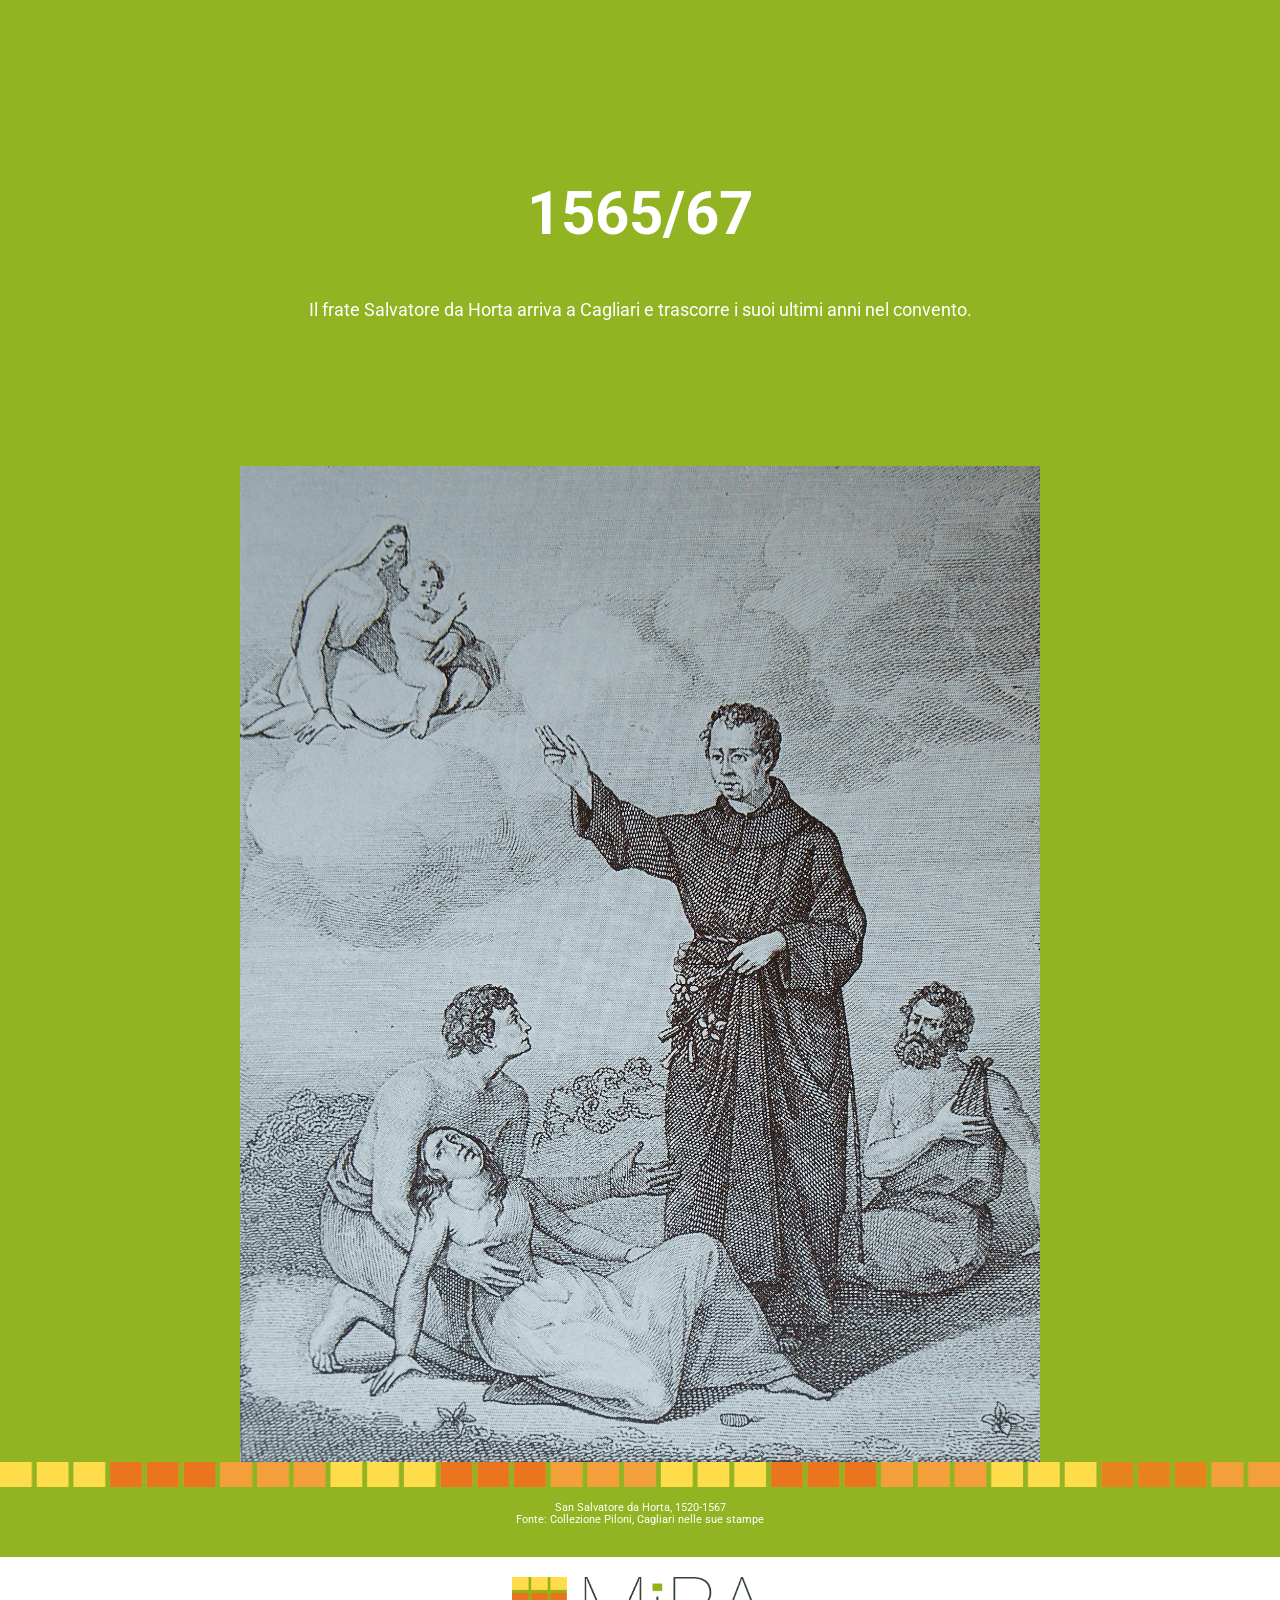
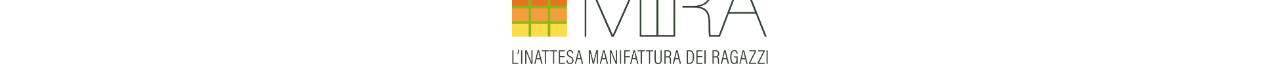
==== index.html @ 44ba2415 "index" ====
<!DOCTYPE html>
<html lang="it">

<head>
    <meta charset="UTF-8">
    <meta name="viewport" content="width=device-width, initial-scale=1.0">
    <title>Mira: 1565/67</title>
    <link rel="preconnect" href="https://fonts.googleapis.com">
    <link rel="preconnect" href="https://fonts.gstatic.com" crossorigin>
    <link href="https://fonts.googleapis.com/css2?family=Manrope:wght@200..800&family=Montserrat:ital,wght@0,100..900;1,100..900&family=Roboto:ital,wght@0,100..900;1,100..900&display=swap"
        rel="stylesheet">
    <link rel="stylesheet" href="style.css">
</head>

<body>
    <!-- Contenuto principale della pagina -->
    <main>
        <!-- Titolo e descrizione dell'evento storico -->
        <section class="hero">
            <h1>1565/67</h1>
            <p>
                Il frate Salvatore da Horta arriva a Cagliari
                e trascorre i suoi ultimi anni nel convento.
            </p>
        </section>

        <!-- Immagine principale dell'evento; l'altezza viene calcolata dal CSS -->
        <div class="image-container">
            <img src="img/1565_67.jpg" alt="Fotografia storica">
        </div>

        <!-- Elemento decorativo con motivo grafico -->
        <img id="pattern" width="100%" height="100%" src="img/pattern.png">

        <!-- Didascalia e fonte dell'immagine -->
        <section class="didas-section">
            <p>
                San Salvatore da Horta, 1520-1567
                <br>
                Fonte: Collezione Piloni, Cagliari nelle sue stampe
            </p>
        </section>
    </main>

    <!-- Piè di pagina con il logo del progetto -->
    <footer>

        <img id="logoFooter" width="20%" height="20%" src="img/LOGOMIRA.png">

    </footer>
</body>

</html>
---- style.css ----
body {
    /* Impostazioni generali e layout verticale della pagina */
    font-family: Roboto ;
    width: 100%;
    margin: 0;
    background-color: #92B423;
    min-height: 100vh;
    display: flex;
    flex-direction: column;
}

main {
    /* Sfondo della sezione principale */
    flex: 1;
}

#pattern{
    /* Rimuove gli spazi predefiniti del motivo decorativo */
    padding: 0px;
    margin: 0px;
    border: 0px;
}

footer{
    /* Sfondo del piè di pagina */
    background:white;
    flex-shrink: 0;
}

#logoFooter{
    /* Centra il logo e aggiunge spazio interno */
    padding: 0px;
    margin: 0px;
    border: 0px;
    display: block;
    margin-left: auto;
    margin-right: auto;
    padding: 20px;
}
/* =========================
    TITOLO E DESCRIZIONE
    ========================= */

.hero {
    width: auto;
    margin: 0 auto;
    padding: 10% 10%;
    text-align: center;
    color: white;
}

.hero h1 {
    /* Dimensione del titolo dell'evento */
    font-size: 60px;
}

.hero p{
    /* Dimensione della descrizione */
    font-size: 18px;
}

/* Contenitore dell'immagine principale */
.image-container {
    width: 100%;
}

.image-container img {
    /* La larghezza è fluida e l'altezza conserva l'aspect ratio */
    display: block;
    width: 100%;
    max-width: 800px;
    height: auto;
    /* Centra l'immagine all'interno del contenitore */
    margin: 0 auto;

}

/* Area dedicata alla didascalia */
.didas-section {
    height: 55px;
    padding: 0 20%;
}

.didas-section p {
    /* Stile del testo della didascalia */
    color: white;
    text-align: center;
    font-size: 11px;
    line-height: 12px;
    font-weight: 400;
}
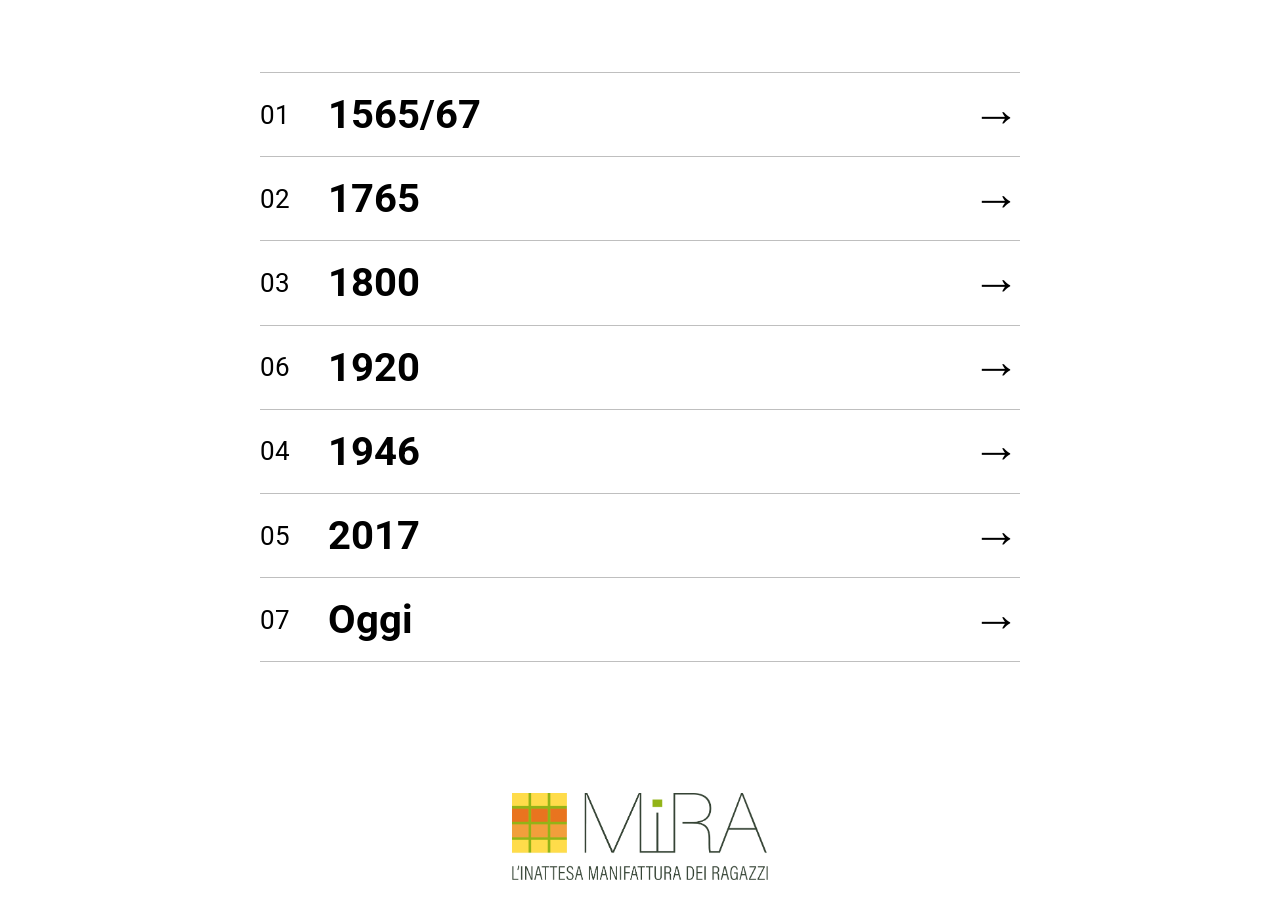
==== commit f68d51e5: "tutte le pagine" ====
--- a/index.html
+++ b/index.html
@@ -4,42 +4,167 @@
 <head>
     <meta charset="UTF-8">
     <meta name="viewport" content="width=device-width, initial-scale=1.0">
-    <title>Mira: 1565/67</title>
+    <title>Mira: cronologia</title>
     <link rel="preconnect" href="https://fonts.googleapis.com">
     <link rel="preconnect" href="https://fonts.gstatic.com" crossorigin>
     <link href="https://fonts.googleapis.com/css2?family=Manrope:wght@200..800&family=Montserrat:ital,wght@0,100..900;1,100..900&family=Roboto:ital,wght@0,100..900;1,100..900&display=swap"
         rel="stylesheet">
     <link rel="stylesheet" href="style.css">
+    <style>
+        body {
+            font-family: Roboto;
+            width: 100%;
+            margin: 0;
+            min-height: 100vh;
+            display: flex;
+            flex-direction: column;
+            color: black;
+        }
+
+        .orange1 {
+            background-color: #F29F3D;
+        }
+
+        .green {
+            background-color: #92B418;
+        }
+
+        main {
+            flex: 1;
+        }
+
+        #pattern {
+            padding: 0;
+            margin: 0;
+            border: 0;
+        }
+
+        footer {
+            background: white;
+            flex-shrink: 0;
+        }
+
+        #logoFooter {
+            padding: 0;
+            margin: 0 auto;
+            border: 0;
+            display: block;
+            padding: 20px;
+        }
+
+        .hero {
+            width: auto;
+            margin: 0 auto;
+            padding: 10% 10%;
+            text-align: center;
+            color: white;
+        }
+
+        .black {
+            color: black;
+        }
+
+        .hero h1 {
+            font-size: 60px;
+        }
+
+        .hero p {
+            font-size: 18px;
+        }
+
+        .image-container {
+            width: 100%;
+        }
+
+        .image-container img {
+            display: block;
+            width: 100%;
+            max-width: 800px;
+            height: auto;
+            margin: 0 auto;
+        }
+
+        .didas-section {
+            height: 55px;
+            padding: 0 20%;
+        }
+
+        .didas-section p {
+            color: white;
+            text-align: center;
+            font-size: 11px;
+            line-height: 12px;
+            font-weight: 400;
+        }
+
+        .arrow {
+            font-size: 1.2em;
+            line-height: 1;
+            font-weight: 400;
+        }
+
+        .timeline {
+            width: min(90%, 760px);
+            margin: 0 auto;
+            padding: 8vh 0;
+        }
+
+        .timeline-link {
+            display: grid;
+            grid-template-columns: 3rem 1fr auto;
+            align-items: center;
+            gap: 1.25rem;
+            padding: 1.1rem 0;
+            color: black;
+            text-decoration: none;
+            border-bottom: 1px solid rgba(0, 0, 0, 0.25);
+            font-size: clamp(1.4rem, 4vw, 2.5rem);
+        }
+
+        .timeline-link:first-child {
+            border-top: 1px solid rgba(0, 0, 0, 0.25);
+        }
+
+        .timeline-link:hover,
+        .timeline-link:focus-visible {
+            color: #92B418;
+        }
+
+        .timeline-year {
+            font-size: 0.65em;
+            font-weight: 400;
+        }
+
+        @media (max-width: 480px) {
+            .timeline {
+                width: 84%;
+                padding: 5vh 0;
+            }
+
+            .timeline-link {
+                grid-template-columns: 2.2rem 1fr auto;
+                gap: 0.75rem;
+                font-size: 1.35rem;
+            }
+        }
+    </style>
 </head>
 
 <body>
     <!-- Contenuto principale della pagina -->
     <main>
-        <!-- Titolo e descrizione dell'evento storico -->
-        <section class="hero">
-            <h1>1565/67</h1>
-            <p>
-                Il frate Salvatore da Horta arriva a Cagliari
-                e trascorre i suoi ultimi anni nel convento.
-            </p>
+        
+
+        <section class="timeline" aria-label="Sette tappe della cronologia">
+            <a class="timeline-link" href="1565.html"><span class="timeline-year">01</span><span><strong>1565/67</strong></span><span class="arrow" aria-hidden="true">&rarr;</span></a>
+            <a class="timeline-link" href="1765.html"><span class="timeline-year">02</span><span><strong>1765</strong></span><span class="arrow" aria-hidden="true">&rarr;</span></a>
+            <a class="timeline-link" href="1800.html"><span class="timeline-year">03</span><span><strong>1800</strong></span><span class="arrow" aria-hidden="true">&rarr;</span></a>
+            <a class="timeline-link" href="1920.html"><span class="timeline-year">06</span><span><strong>1920</strong></span><span class="arrow" aria-hidden="true">&rarr;</span></a>
+            <a class="timeline-link" href="1946.html"><span class="timeline-year">04</span><span><strong>1946</strong></span><span class="arrow" aria-hidden="true">&rarr;</span></a>
+            <a class="timeline-link" href="2017.html"><span class="timeline-year">05</span><span><strong>2017</strong></span><span class="arrow" aria-hidden="true">&rarr;</span></a>
+            <a class="timeline-link" href="mira_animation.html"><span class="timeline-year">07</span><span><strong>Oggi</strong></span><span class="arrow" aria-hidden="true">&rarr;</span></a>
         </section>
 
-        <!-- Immagine principale dell'evento; l'altezza viene calcolata dal CSS -->
-        <div class="image-container">
-            <img src="img/1565_67.jpg" alt="Fotografia storica">
-        </div>
-
-        <!-- Elemento decorativo con motivo grafico -->
-        <img id="pattern" width="100%" height="100%" src="img/pattern.png">
-
-        <!-- Didascalia e fonte dell'immagine -->
-        <section class="didas-section">
-            <p>
-                San Salvatore da Horta, 1520-1567
-                <br>
-                Fonte: Collezione Piloni, Cagliari nelle sue stampe
-            </p>
-        </section>
     </main>
 
     <!-- Piè di pagina con il logo del progetto -->
--- a/style.css
+++ b/style.css
@@ -4,11 +4,24 @@
     font-family: Roboto ;
     width: 100%;
     margin: 0;
-    background-color: #92B423;
     min-height: 100vh;
     display: flex;
     flex-direction: column;
+    color:solid black
 }
+
+.orange1{
+    background-color:#F29F3D;
+}
+
+.yellow{
+    background-color: #FFDC4A;
+}
+
+.green{
+    background-color:#92B418;
+}
+
 
 main {
     /* Sfondo della sezione principale */
@@ -50,6 +63,10 @@
     color: white;
 }
 
+.black
+{color:black}
+
+
 .hero h1 {
     /* Dimensione del titolo dell'evento */
     font-size: 60px;
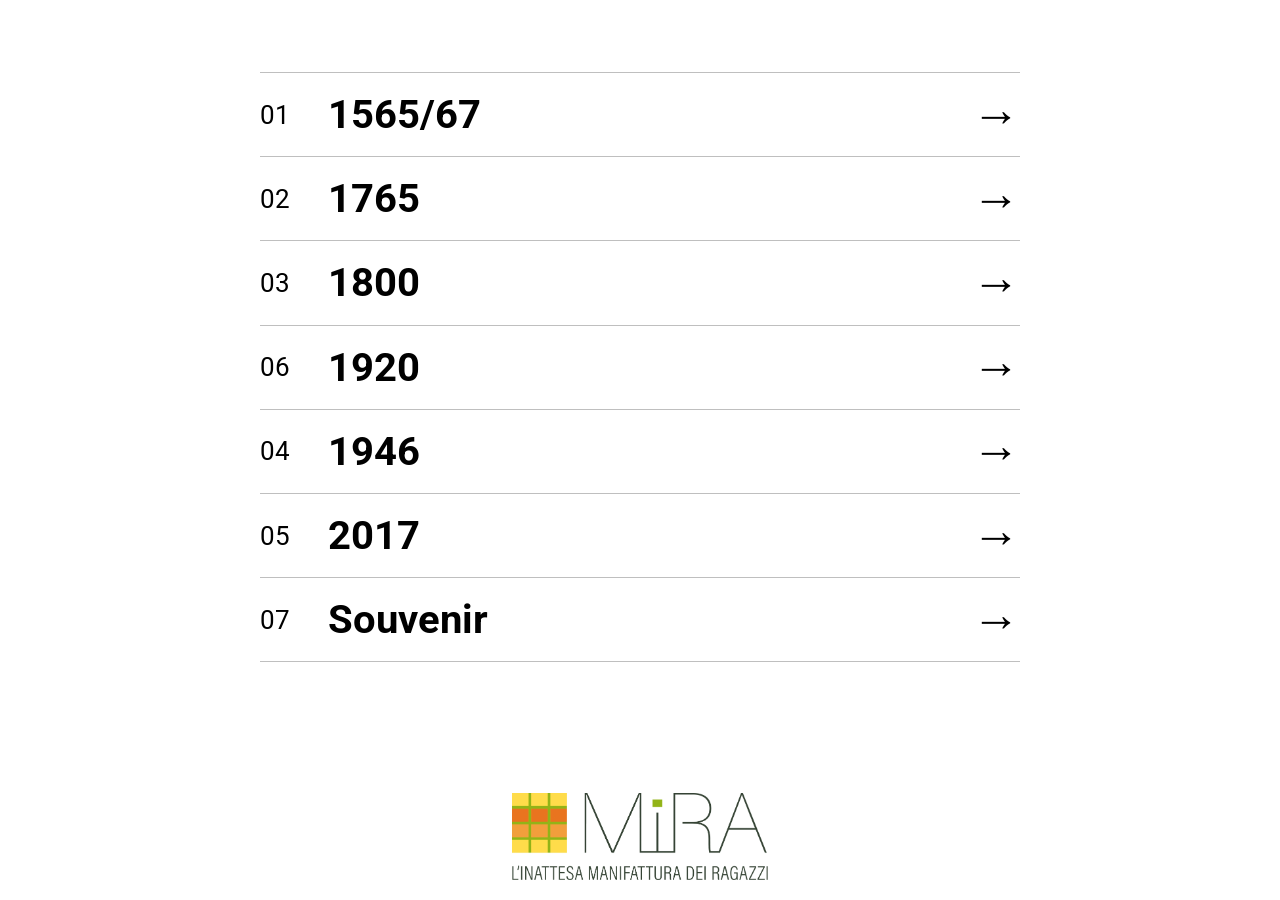
==== commit 4b5efb15: "souvenir" ====
--- a/index.html
+++ b/index.html
@@ -162,7 +162,7 @@
             <a class="timeline-link" href="1920.html"><span class="timeline-year">06</span><span><strong>1920</strong></span><span class="arrow" aria-hidden="true">&rarr;</span></a>
             <a class="timeline-link" href="1946.html"><span class="timeline-year">04</span><span><strong>1946</strong></span><span class="arrow" aria-hidden="true">&rarr;</span></a>
             <a class="timeline-link" href="2017.html"><span class="timeline-year">05</span><span><strong>2017</strong></span><span class="arrow" aria-hidden="true">&rarr;</span></a>
-            <a class="timeline-link" href="mira_animation.html"><span class="timeline-year">07</span><span><strong>Oggi</strong></span><span class="arrow" aria-hidden="true">&rarr;</span></a>
+            <a class="timeline-link" href="mira_animation.html"><span class="timeline-year">07</span><span><strong>Souvenir</strong></span><span class="arrow" aria-hidden="true">&rarr;</span></a>
         </section>
 
     </main>
--- a/style.css
+++ b/style.css
@@ -7,11 +7,15 @@
     min-height: 100vh;
     display: flex;
     flex-direction: column;
-    color:solid black
+    color:solid #354435;
+}
+
+.orange{
+    background-color:#F29F3D;
 }
 
 .orange1{
-    background-color:#F29F3D;
+    background-color:#E9751F;
 }
 
 .yellow{
@@ -30,9 +34,12 @@
 
 #pattern{
     /* Rimuove gli spazi predefiniti del motivo decorativo */
+    display: block;
     padding: 0px;
     margin: 0px;
     border: 0px;
+    height:auto;
+    width:100%;
 }
 
 footer{
@@ -63,8 +70,9 @@
     color: white;
 }
 
-.black
-{color:black}
+.black {
+    color:#354435
+}
 
 
 .hero h1 {
@@ -93,6 +101,32 @@
 
 }
 
+.image-container[class*="equal-height-"] {
+    max-width: 800px;
+    overflow: hidden;
+}
+
+.image-container[class*="equal-height-"] img {
+    height: 100%;
+    object-fit: cover;
+}
+
+.equal-height-1765 {
+    aspect-ratio: 800 / 558;
+}
+
+.equal-height-1800 {
+    aspect-ratio: 12402 / 7668;
+}
+
+.equal-height-1920 {
+    aspect-ratio: 4883 / 2995;
+}
+
+.equal-height-1946 {
+    aspect-ratio: 12402 / 7702;
+}
+
 /* Area dedicata alla didascalia */
 .didas-section {
     height: 55px;
